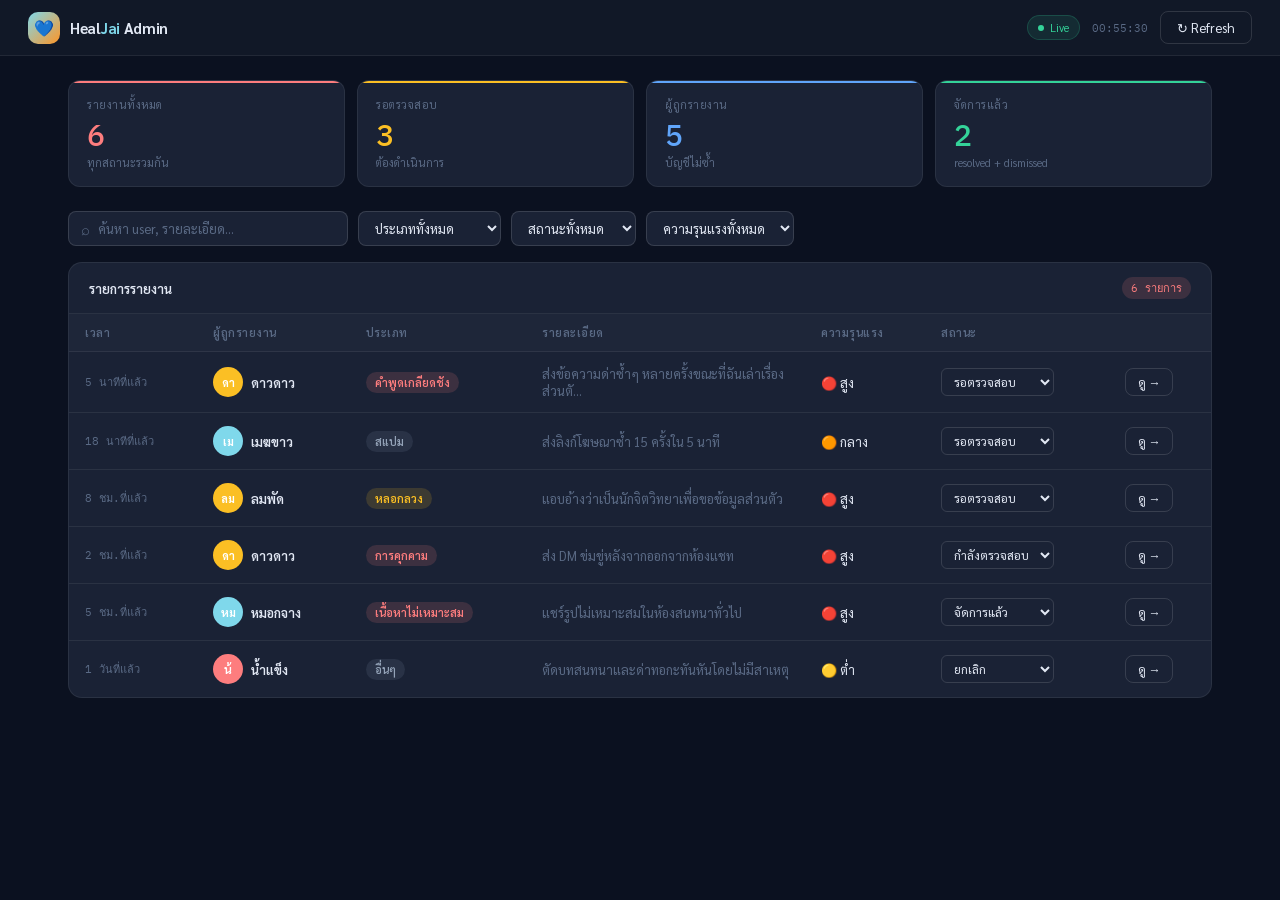
==== dashboard.html @ 11e0d79e "dashboard" ====
<!DOCTYPE html>
<html lang="th">
<head>
<meta charset="UTF-8">
<meta name="viewport" content="width=device-width, initial-scale=1.0">
<title>HealJai — Admin Report Dashboard</title>
<link href="https://fonts.googleapis.com/css2?family=Sarabun:wght@300;400;500;600;700&family=IBM+Plex+Mono:wght@400;500&display=swap" rel="stylesheet">
<style>
*, *::before, *::after { box-sizing: border-box; margin: 0; padding: 0; }

:root {
  --bg:       #0b1120;
  --surface:  #111827;
  --card:     #1a2235;
  --border:   rgba(255,255,255,0.07);
  --border2:  rgba(255,255,255,0.13);
  --text:     #e2e8f4;
  --muted:    #5a6a85;
  --moon:     #7fd8eb;
  --sun:      #fe9526;
  --red:      #fd7d7e;
  --green:    #34d399;
  --yellow:   #fbbf24;
  --blue:     #60a5fa;
  --font:     'Sarabun', sans-serif;
  --mono:     'IBM Plex Mono', monospace;
}

body { font-family: var(--font); background: var(--bg); color: var(--text); font-size: 14px; min-height: 100vh; }

/* ── Topbar ── */
.topbar {
  position: sticky; top: 0; z-index: 50;
  background: var(--surface);
  border-bottom: 1px solid var(--border);
  padding: 0 28px;
  height: 56px;
  display: flex; align-items: center; justify-content: space-between;
}
.brand { display: flex; align-items: center; gap: 10px; }
.brand-dot {
  width: 32px; height: 32px; border-radius: 10px;
  background: linear-gradient(135deg, var(--moon), var(--sun));
  display: flex; align-items: center; justify-content: center;
  font-size: 16px;
}
.brand-name { font-size: 15px; font-weight: 700; letter-spacing: -0.3px; }
.brand-name span { color: var(--moon); }
.topbar-right { display: flex; align-items: center; gap: 12px; }

/* live badge */
.live-badge {
  display: flex; align-items: center; gap: 6px;
  font-size: 11px; color: var(--green);
  padding: 4px 10px; border-radius: 20px;
  background: rgba(52,211,153,0.1); border: 1px solid rgba(52,211,153,0.2);
}
.live-dot { width: 6px; height: 6px; border-radius: 50%; background: var(--green); animation: pulse 2s infinite; }
@keyframes pulse { 0%,100%{opacity:1} 50%{opacity:0.3} }

.btn {
  padding: 7px 16px; border-radius: 8px;
  border: 1px solid var(--border2);
  background: transparent; color: var(--text);
  font-family: var(--font); font-size: 13px; cursor: pointer;
  transition: background .15s;
}
.btn:hover { background: var(--card); }
.btn-red { background: rgba(253,125,126,0.15); border-color: rgba(253,125,126,0.3); color: var(--red); }
.btn-red:hover { background: rgba(253,125,126,0.25); }

/* ── Layout ── */
.wrap { max-width: 1200px; margin: 0 auto; padding: 24px 28px; }

/* ── Stats ── */
.stats { display: grid; grid-template-columns: repeat(4, minmax(0,1fr)); gap: 12px; margin-bottom: 24px; }
.stat {
  background: var(--card); border: 1px solid var(--border);
  border-radius: 12px; padding: 16px 18px;
  position: relative; overflow: hidden;
}
.stat::after {
  content:''; position:absolute; top:0; left:0; right:0; height:2px;
}
.stat.s-red::after { background: var(--red); }
.stat.s-yellow::after { background: var(--yellow); }
.stat.s-blue::after { background: var(--blue); }
.stat.s-green::after { background: var(--green); }
.stat-label { font-size: 11px; color: var(--muted); text-transform: uppercase; letter-spacing: 0.5px; margin-bottom: 8px; }
.stat-val { font-family: var(--mono); font-size: 30px; font-weight: 500; line-height: 1; }
.stat-val.c-red { color: var(--red); }
.stat-val.c-yellow { color: var(--yellow); }
.stat-val.c-blue { color: var(--blue); }
.stat-val.c-green { color: var(--green); }
.stat-sub { font-size: 11px; color: var(--muted); margin-top: 5px; }

/* ── Filters ── */
.filters {
  display: flex; align-items: center; gap: 10px;
  margin-bottom: 16px; flex-wrap: wrap;
}
.search-box {
  display: flex; align-items: center; gap: 8px;
  background: var(--card); border: 1px solid var(--border2);
  border-radius: 8px; padding: 7px 12px;
  flex: 1; min-width: 200px; max-width: 280px;
}
.search-box input {
  background: none; border: none; outline: none;
  color: var(--text); font-family: var(--font); font-size: 13px; width: 100%;
}
.search-box input::placeholder { color: var(--muted); }
select {
  background: var(--card); border: 1px solid var(--border2);
  border-radius: 8px; padding: 7px 12px;
  color: var(--text); font-family: var(--font); font-size: 13px;
  outline: none; cursor: pointer;
}
select option { background: #1a2235; }

/* ── Table card ── */
.table-card {
  background: var(--card); border: 1px solid var(--border);
  border-radius: 14px; overflow: hidden;
}
.table-head {
  display: flex; align-items: center; justify-content: space-between;
  padding: 14px 20px; border-bottom: 1px solid var(--border);
}
.table-title { font-size: 13px; font-weight: 600; }
.count-badge {
  font-size: 11px; padding: 2px 9px; border-radius: 20px;
  background: rgba(253,125,126,0.15); color: var(--red); font-family: var(--mono);
}

table { width: 100%; border-collapse: collapse; }
thead tr { background: rgba(255,255,255,0.02); }
th {
  text-align: left; padding: 11px 16px;
  font-size: 11px; font-weight: 600; color: var(--muted);
  text-transform: uppercase; letter-spacing: 0.5px;
  border-bottom: 1px solid var(--border);
}
td {
  padding: 13px 16px; border-bottom: 1px solid var(--border);
  font-size: 13px; vertical-align: middle;
}
tbody tr:last-child td { border-bottom: none; }
tbody tr { transition: background .12s; }
tbody tr:hover { background: rgba(255,255,255,0.02); }

/* ── Badges ── */
.badge {
  display: inline-flex; align-items: center; gap: 4px;
  padding: 3px 9px; border-radius: 20px;
  font-size: 11px; font-weight: 600; white-space: nowrap;
}
.b-red    { background: rgba(253,125,126,0.15); color: #fd7d7e; }
.b-yellow { background: rgba(251,191,36,0.15);  color: #fbbf24; }
.b-green  { background: rgba(52,211,153,0.15);  color: #34d399; }
.b-blue   { background: rgba(96,165,250,0.15);  color: #60a5fa; }
.b-gray   { background: rgba(100,116,139,0.2);  color: #94a3b8; }
.b-moon   { background: rgba(127,216,235,0.15); color: #7fd8eb; }

/* ── Status select ── */
.status-sel {
  background: transparent; border: 1px solid var(--border2);
  border-radius: 6px; padding: 4px 8px;
  color: var(--text); font-family: var(--font); font-size: 12px; cursor: pointer;
}

/* ── Avatar ── */
.av {
  width: 30px; height: 30px; border-radius: 50%;
  display: inline-flex; align-items: center; justify-content: center;
  font-size: 11px; font-weight: 700; flex-shrink: 0;
}

/* ── Severity dot ── */
.sev { width: 8px; height: 8px; border-radius: 50%; display: inline-block; flex-shrink:0; }
.sev-high   { background: var(--red); }
.sev-medium { background: var(--yellow); }
.sev-low    { background: var(--blue); }

/* ── Detail drawer ── */
.overlay {
  position: fixed; inset: 0; background: rgba(0,0,0,0.55);
  display: none; justify-content: flex-end; z-index: 100;
}
.overlay.open { display: flex; }
.drawer {
  width: 420px; max-width: 96vw;
  background: var(--surface); border-left: 1px solid var(--border2);
  display: flex; flex-direction: column;
  animation: slideIn .2s ease;
}
@keyframes slideIn { from { transform: translateX(40px); opacity: 0; } to { transform: translateX(0); opacity: 1; } }
.drawer-head {
  padding: 20px 22px; border-bottom: 1px solid var(--border);
  display: flex; align-items: center; justify-content: space-between;
}
.drawer-body { flex: 1; overflow-y: auto; padding: 20px 22px; }
.close-btn {
  width: 28px; height: 28px; border-radius: 7px;
  background: var(--card); border: none;
  color: var(--muted); cursor: pointer; font-size: 15px;
  display: flex; align-items: center; justify-content: center;
}
.close-btn:hover { color: var(--text); }

.detail-field { margin-bottom: 16px; }
.detail-label { font-size: 11px; color: var(--muted); text-transform: uppercase; letter-spacing: 0.5px; margin-bottom: 5px; }
.detail-val { font-size: 13px; color: var(--text); line-height: 1.6; }

.action-row { display: flex; gap: 8px; margin-top: 20px; flex-wrap: wrap; }

/* ── Toast ── */
#toast {
  position: fixed; bottom: 24px; right: 24px; z-index: 999;
  background: var(--card); border: 1px solid var(--border2);
  border-radius: 10px; padding: 12px 18px;
  font-size: 13px; display: flex; align-items: center; gap: 8px;
  transform: translateY(60px); opacity: 0;
  transition: all .25s; pointer-events: none;
}
#toast.show { transform: translateY(0); opacity: 1; }

/* ── Empty ── */
.empty { text-align: center; padding: 52px; color: var(--muted); }
.empty-icon { font-size: 32px; margin-bottom: 10px; }

/* ── Last-updated ── */
#last-updated { font-size: 11px; color: var(--muted); font-family: var(--mono); }
</style>
</head>
<body>

<!-- Topbar -->
<header class="topbar">
  <div class="brand">
    <div class="brand-dot">💙</div>
    <div class="brand-name">Heal<span>Jai</span> Admin</div>
  </div>
  <div class="topbar-right">
    <div class="live-badge"><span class="live-dot"></span> Live</div>
    <span id="last-updated">—</span>
    <button class="btn" onclick="fetchReports()">↻ Refresh</button>
  </div>
</header>

<div class="wrap">

  <!-- Stats -->
  <div class="stats">
    <div class="stat s-red">
      <div class="stat-label">รายงานทั้งหมด</div>
      <div class="stat-val c-red" id="s-total">—</div>
      <div class="stat-sub">ทุกสถานะรวมกัน</div>
    </div>
    <div class="stat s-yellow">
      <div class="stat-label">รอตรวจสอบ</div>
      <div class="stat-val c-yellow" id="s-pending">—</div>
      <div class="stat-sub">ต้องดำเนินการ</div>
    </div>
    <div class="stat s-blue">
      <div class="stat-label">ผู้ถูกรายงาน</div>
      <div class="stat-val c-blue" id="s-users">—</div>
      <div class="stat-sub">บัญชีไม่ซ้ำ</div>
    </div>
    <div class="stat s-green">
      <div class="stat-label">จัดการแล้ว</div>
      <div class="stat-val c-green" id="s-resolved">—</div>
      <div class="stat-sub">resolved + dismissed</div>
    </div>
  </div>

  <!-- Filters -->
  <div class="filters">
    <div class="search-box">
      <span style="color:var(--muted);font-size:15px">⌕</span>
      <input type="text" id="q" placeholder="ค้นหา user, รายละเอียด..." oninput="renderTable()">
    </div>
    <select id="f-type" onchange="renderTable()">
      <option value="">ประเภททั้งหมด</option>
      <option>คำพูดเกลียดชัง</option>
      <option>การคุกคาม</option>
      <option>สแปม</option>
      <option>เนื้อหาไม่เหมาะสม</option>
      <option>หลอกลวง</option>
      <option>อื่นๆ</option>
    </select>
    <select id="f-status" onchange="renderTable()">
      <option value="">สถานะทั้งหมด</option>
      <option value="pending">รอตรวจสอบ</option>
      <option value="reviewing">กำลังตรวจสอบ</option>
      <option value="resolved">จัดการแล้ว</option>
      <option value="dismissed">ยกเลิก</option>
    </select>
    <select id="f-sev" onchange="renderTable()">
      <option value="">ความรุนแรงทั้งหมด</option>
      <option value="high">🔴 สูง</option>
      <option value="medium">🟠 กลาง</option>
      <option value="low">🟡 ต่ำ</option>
    </select>
  </div>

  <!-- Table -->
  <div class="table-card">
    <div class="table-head">
      <span class="table-title">รายการรายงาน</span>
      <span class="count-badge" id="row-count">0 รายการ</span>
    </div>
    <table>
      <thead><tr>
        <th>เวลา</th>
        <th>ผู้ถูกรายงาน</th>
        <th>ประเภท</th>
        <th>รายละเอียด</th>
        <th>ความรุนแรง</th>
        <th>สถานะ</th>
        <th></th>
      </tr></thead>
      <tbody id="tbody"></tbody>
    </table>
  </div>

</div><!-- /wrap -->

<!-- Drawer -->
<div class="overlay" id="overlay" onclick="closeDrawer(event)">
  <div class="drawer" onclick="event.stopPropagation()">
    <div class="drawer-head">
      <div>
        <div style="font-size:15px;font-weight:700" id="d-title">รายละเอียดรายงาน</div>
        <div style="font-size:12px;color:var(--muted)" id="d-sub"></div>
      </div>
      <button class="close-btn" onclick="closeDrawer()">✕</button>
    </div>
    <div class="drawer-body" id="d-body"></div>
  </div>
</div>

<!-- Toast -->
<div id="toast"><span id="t-icon"></span><span id="t-msg"></span></div>

<script>
// ============================================================
//  CONFIG — เปลี่ยน API_BASE ให้ตรงกับ backend จริง
//  ถ้ายังไม่มี API ให้ปล่อย '' ระบบจะใช้ mock data อัตโนมัติ
// ============================================================
const API_BASE = '';   // e.g. 'https://api.healjai.com'
const API_TOKEN = '';  // Bearer token ของ admin (ถ้า backend ต้องการ)
const POLL_MS = 30000; // auto-refresh ทุก 30 วินาที

// ============================================================
//  MOCK DATA — ลบออกเมื่อ connect API จริงแล้ว
// ============================================================
const MOCK = [
  { id:'r001', reporterId:'user_moon_11', reportedId:'user_sun_99', reportedName:'ดาวดาว',
    type:'คำพูดเกลียดชัง', description:'ส่งข้อความด่าซ้ำๆ หลายครั้งขณะที่ฉันเล่าเรื่องส่วนตัว',
    severity:'high', roomId:'room_abc123', status:'pending', createdAt: Date.now()-5*60000 },
  { id:'r002', reporterId:'user_star_42', reportedId:'user_cloud_7', reportedName:'เมฆขาว',
    type:'สแปม', description:'ส่งลิงก์โฆษณาซ้ำ 15 ครั้งใน 5 นาที',
    severity:'medium', roomId:'room_def456', status:'pending', createdAt: Date.now()-18*60000 },
  { id:'r003', reporterId:'user_sky_88', reportedId:'user_sun_99', reportedName:'ดาวดาว',
    type:'การคุกคาม', description:'ส่ง DM ข่มขู่หลังจากออกจากห้องแชท',
    severity:'high', roomId:'room_ghi789', status:'reviewing', createdAt: Date.now()-2*3600000 },
  { id:'r004', reporterId:'user_rain_3', reportedId:'user_mist_55', reportedName:'หมอกจาง',
    type:'เนื้อหาไม่เหมาะสม', description:'แชร์รูปไม่เหมาะสมในห้องสนทนาทั่วไป',
    severity:'high', roomId:'room_jkl012', status:'resolved', createdAt: Date.now()-5*3600000 },
  { id:'r005', reporterId:'user_leaf_20', reportedId:'user_wind_34', reportedName:'ลมพัด',
    type:'หลอกลวง', description:'แอบอ้างว่าเป็นนักจิตวิทยาเพื่อขอข้อมูลส่วนตัว',
    severity:'high', roomId:'room_mno345', status:'pending', createdAt: Date.now()-8*3600000 },
  { id:'r006', reporterId:'user_fire_66', reportedId:'user_ice_12', reportedName:'น้ำแข็ง',
    type:'อื่นๆ', description:'ตัดบทสนทนาและด่าทอกะทันหันโดยไม่มีสาเหตุ',
    severity:'low', roomId:'room_pqr678', status:'dismissed', createdAt: Date.now()-24*3600000 },
];

let reports = [];
let activeId = null;

// ============================================================
//  API LAYER — สลับระหว่าง mock กับ real API
// ============================================================
async function fetchReports() {
  if (!API_BASE) {
    // ใช้ mock
    reports = MOCK;
    afterFetch();
    return;
  }
  try {
    const headers = { 'Content-Type': 'application/json' };
    if (API_TOKEN) headers['Authorization'] = 'Bearer ' + API_TOKEN;
    const res = await fetch(`${API_BASE}/api/reports?limit=200`, { headers });
    if (!res.ok) throw new Error(res.status);
    const json = await res.json();
    // รองรับทั้ง { data: [...] } และ [...]
    reports = Array.isArray(json) ? json : (json.data || []);
    afterFetch();
  } catch (e) {
    toast('⚠️', 'โหลดข้อมูลไม่ได้ (' + e.message + ')');
  }
}

async function patchStatus(id, status) {
  if (!API_BASE) {
    // อัปเดต mock
    const r = reports.find(r => r.id === id);
    if (r) r.status = status;
    afterFetch();
    return true;
  }
  try {
    const headers = { 'Content-Type': 'application/json' };
    if (API_TOKEN) headers['Authorization'] = 'Bearer ' + API_TOKEN;
    const res = await fetch(`${API_BASE}/api/reports/${id}/status`, {
      method: 'PATCH',
      headers,
      body: JSON.stringify({ status }),
    });
    if (!res.ok) throw new Error(res.status);
    const r = reports.find(r => r.id === id);
    if (r) r.status = status;
    afterFetch();
    return true;
  } catch (e) {
    toast('❌', 'อัปเดตสถานะไม่ได้ (' + e.message + ')');
    return false;
  }
}

// ============================================================
//  AFTER FETCH
// ============================================================
function afterFetch() {
  updateStats();
  renderTable();
  document.getElementById('last-updated').textContent =
    new Date().toLocaleTimeString('th-TH', { hour:'2-digit', minute:'2-digit', second:'2-digit' });
}

// ============================================================
//  STATS
// ============================================================
function updateStats() {
  document.getElementById('s-total').textContent   = reports.length;
  document.getElementById('s-pending').textContent = reports.filter(r => r.status === 'pending').length;
  document.getElementById('s-users').textContent   = new Set(reports.map(r => r.reportedId || r.reportedName)).size;
  document.getElementById('s-resolved').textContent =
    reports.filter(r => r.status === 'resolved' || r.status === 'dismissed').length;
}

// ============================================================
//  TABLE RENDER
// ============================================================
const TYPE_BADGE = {
  'คำพูดเกลียดชัง': 'b-red',
  'การคุกคาม':       'b-red',
  'สแปม':            'b-gray',
  'เนื้อหาไม่เหมาะสม': 'b-red',
  'หลอกลวง':         'b-yellow',
  'อื่นๆ':            'b-gray',
};
const STATUS_LABEL = {
  pending:   ['รอตรวจสอบ',    'b-yellow'],
  reviewing: ['กำลังตรวจสอบ', 'b-blue'],
  resolved:  ['จัดการแล้ว',   'b-green'],
  dismissed: ['ยกเลิก',       'b-gray'],
};
const SEV_LABEL = { high:'🔴 สูง', medium:'🟠 กลาง', low:'🟡 ต่ำ' };

function avColor(str = '') {
  const p = ['#fd7d7e','#fbbf24','#34d399','#60a5fa','#a78bfa','#7fd8eb','#fe9526'];
  let h = 0; for (const c of str) h += c.charCodeAt(0);
  return p[h % p.length];
}
function initials(str = '') { return (str || '?').slice(0,2).toUpperCase(); }

function timeAgo(ts) {
  const s = (Date.now() - ts) / 1000;
  if (s < 60)   return 'เมื่อกี้';
  if (s < 3600) return Math.floor(s/60) + ' นาทีที่แล้ว';
  if (s < 86400)return Math.floor(s/3600) + ' ชม.ที่แล้ว';
  return Math.floor(s/86400) + ' วันที่แล้ว';
}
function fmtTs(ts) {
  return new Date(ts).toLocaleString('th-TH', { day:'2-digit', month:'2-digit', hour:'2-digit', minute:'2-digit' });
}

function renderTable() {
  const q    = document.getElementById('q').value.toLowerCase();
  const ftyp = document.getElementById('f-type').value;
  const fst  = document.getElementById('f-status').value;
  const fsev = document.getElementById('f-sev').value;

  const rows = reports
    .filter(r => {
      const name = (r.reportedName || r.reportedId || '').toLowerCase();
      const desc = (r.description || '').toLowerCase();
      return (!q   || name.includes(q) || desc.includes(q))
          && (!ftyp || r.type === ftyp)
          && (!fst  || r.status === fst)
          && (!fsev || r.severity === fsev);
    })
    .sort((a, b) => {
      // pending ขึ้นก่อน แล้วเรียงเวลา
      if (a.status === 'pending' && b.status !== 'pending') return -1;
      if (b.status === 'pending' && a.status !== 'pending') return 1;
      return (b.createdAt||0) - (a.createdAt||0);
    });

  document.getElementById('row-count').textContent = rows.length + ' รายการ';

  const tbody = document.getElementById('tbody');
  if (!rows.length) {
    tbody.innerHTML = `<tr><td colspan="7"><div class="empty">
      <div class="empty-icon">📭</div>ไม่พบรายงาน</div></td></tr>`;
    return;
  }

  tbody.innerHTML = rows.map(r => {
    const [slabel, sclass] = STATUS_LABEL[r.status] || ['?', 'b-gray'];
    const name = r.reportedName || r.reportedId || '?';
    const descTrim = (r.description||'').length > 52
      ? r.description.slice(0,52) + '…' : (r.description || '—');
    return `<tr>
      <td style="color:var(--muted);font-family:var(--mono);font-size:11px;white-space:nowrap">${timeAgo(r.createdAt||r.ts||Date.now())}</td>
      <td>
        <div style="display:flex;align-items:center;gap:8px">
          <div class="av" style="background:${avColor(name)};color:#fff">${initials(name)}</div>
          <span style="font-weight:600">${name}</span>
        </div>
      </td>
      <td><span class="badge ${TYPE_BADGE[r.type]||'b-gray'}">${r.type||'—'}</span></td>
      <td style="color:var(--muted);max-width:220px">${descTrim}</td>
      <td>${SEV_LABEL[r.severity]||'—'}</td>
      <td>
        <select class="status-sel" onchange="changeStatus('${r.id}',this.value)">
          ${['pending','reviewing','resolved','dismissed'].map(s =>
            `<option value="${s}" ${r.status===s?'selected':''}>${STATUS_LABEL[s][0]}</option>`
          ).join('')}
        </select>
      </td>
      <td>
        <button class="btn" style="padding:5px 12px;font-size:12px" onclick="openDrawer('${r.id}')">ดู →</button>
      </td>
    </tr>`;
  }).join('');
}

// ============================================================
//  STATUS CHANGE
// ============================================================
async function changeStatus(id, status) {
  const ok = await patchStatus(id, status);
  if (ok) {
    toast('✅', 'อัปเดตสถานะแล้ว');
    if (activeId === id) openDrawer(id); // refresh drawer
  }
}

// ============================================================
//  DRAWER
// ============================================================
function openDrawer(id) {
  const r = reports.find(r => r.id === id);
  if (!r) return;
  activeId = id;
  const name = r.reportedName || r.reportedId || '?';
  const [slabel, sclass] = STATUS_LABEL[r.status] || ['?','b-gray'];

  document.getElementById('d-title').textContent = `รายงาน: ${name}`;
  document.getElementById('d-sub').innerHTML =
    `<span class="badge ${sclass}" style="font-size:10px">${slabel}</span>`;

  document.getElementById('d-body').innerHTML = `
    <div class="detail-field">
      <div class="detail-label">ผู้ถูกรายงาน</div>
      <div class="detail-val" style="display:flex;align-items:center;gap:8px">
        <div class="av" style="background:${avColor(name)};color:#fff;width:26px;height:26px;font-size:10px">${initials(name)}</div>
        <span style="font-weight:600">${name}</span>
        <span style="color:var(--muted);font-size:12px">${r.reportedId||''}</span>
      </div>
    </div>
    <div class="detail-field">
      <div class="detail-label">ประเภทการละเมิด</div>
      <div class="detail-val"><span class="badge ${TYPE_BADGE[r.type]||'b-gray'}">${r.type||'—'}</span></div>
    </div>
    <div class="detail-field">
      <div class="detail-label">ความรุนแรง</div>
      <div class="detail-val">${SEV_LABEL[r.severity]||'—'}</div>
    </div>
    <div class="detail-field">
      <div class="detail-label">รายละเอียด</div>
      <div class="detail-val" style="background:rgba(255,255,255,0.03);border:1px solid var(--border);border-radius:8px;padding:12px;line-height:1.7">${r.description||'—'}</div>
    </div>
    <div class="detail-field">
      <div class="detail-label">ห้องแชท (Room ID)</div>
      <div class="detail-val" style="font-family:var(--mono);font-size:12px;color:var(--muted)">${r.roomId||'—'}</div>
    </div>
    <div class="detail-field">
      <div class="detail-label">ผู้รายงาน</div>
      <div class="detail-val" style="font-family:var(--mono);font-size:12px;color:var(--muted)">${r.reporterId||'—'}</div>
    </div>
    <div class="detail-field">
      <div class="detail-label">เวลา</div>
      <div class="detail-val" style="font-family:var(--mono);font-size:12px">${fmtTs(r.createdAt||r.ts||Date.now())}</div>
    </div>
    <div class="action-row">
      <button class="btn" onclick="changeStatus('${r.id}','reviewing')" ${r.status==='reviewing'?'disabled':''}>🔍 กำลังตรวจสอบ</button>
      <button class="btn b-green" style="background:rgba(52,211,153,0.1);border-color:rgba(52,211,153,0.3);color:var(--green)" onclick="changeStatus('${r.id}','resolved')" ${r.status==='resolved'?'disabled':''}>✅ จัดการแล้ว</button>
      <button class="btn b-gray" style="background:rgba(100,116,139,0.1);color:var(--muted)" onclick="changeStatus('${r.id}','dismissed')" ${r.status==='dismissed'?'disabled':''}>🚫 ยกเลิก</button>
    </div>`;

  document.getElementById('overlay').classList.add('open');
}

function closeDrawer(e) {
  if (!e || e.target === document.getElementById('overlay')) {
    document.getElementById('overlay').classList.remove('open');
    activeId = null;
  }
}

// ============================================================
//  TOAST
// ============================================================
function toast(icon, msg) {
  const el = document.getElementById('toast');
  document.getElementById('t-icon').textContent = icon;
  document.getElementById('t-msg').textContent = msg;
  el.classList.add('show');
  setTimeout(() => el.classList.remove('show'), 2400);
}

// ============================================================
//  INIT + AUTO POLL
// ============================================================
fetchReports();
setInterval(fetchReports, POLL_MS);
</script>
</body>
</html>
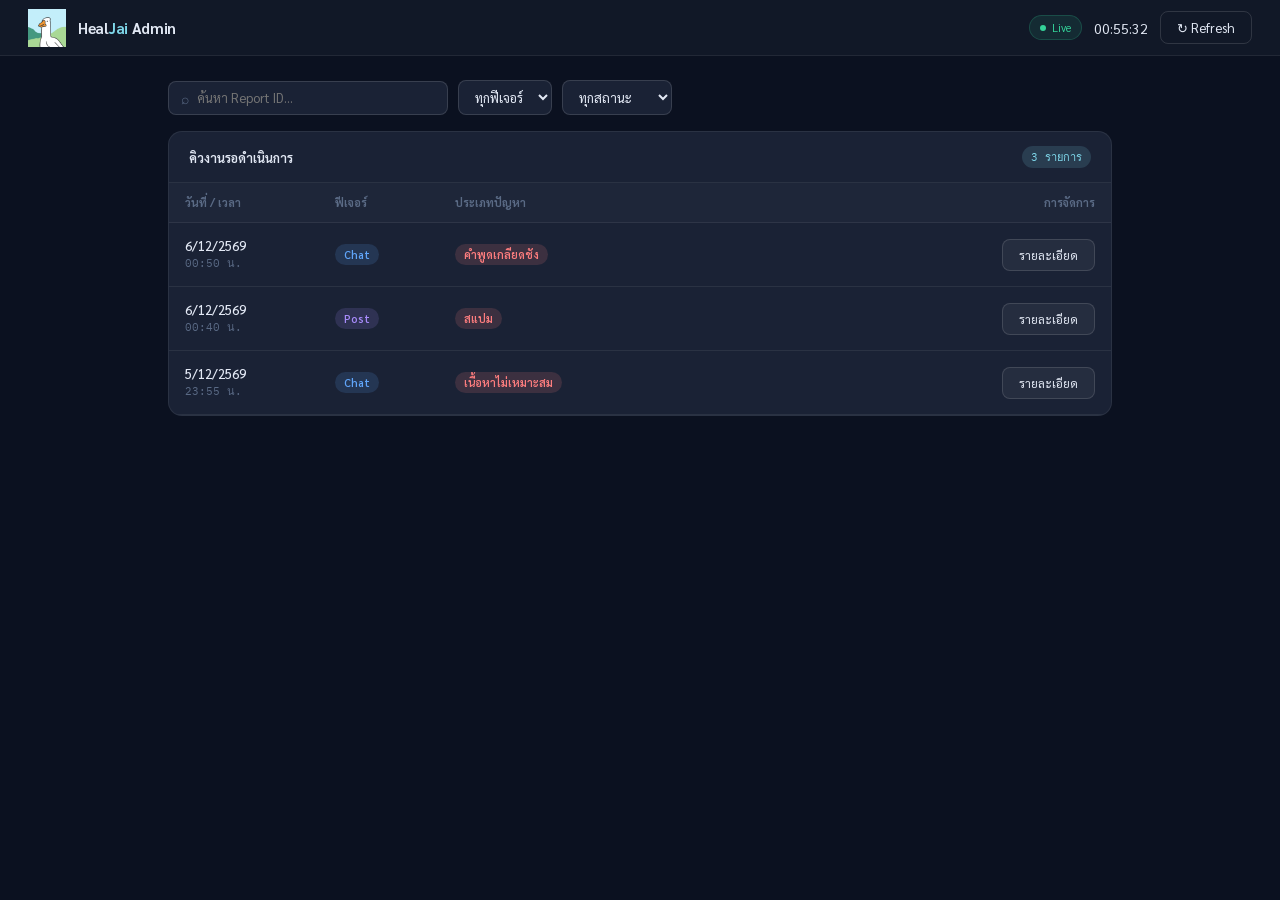
==== commit 7fad1990: "update dashboard" ====
--- a/dashboard.html
+++ b/dashboard.html
@@ -1,644 +1,78 @@
 <!DOCTYPE html>
 <html lang="th">
 <head>
-<meta charset="UTF-8">
-<meta name="viewport" content="width=device-width, initial-scale=1.0">
-<title>HealJai — Admin Report Dashboard</title>
-<link href="https://fonts.googleapis.com/css2?family=Sarabun:wght@300;400;500;600;700&family=IBM+Plex+Mono:wght@400;500&display=swap" rel="stylesheet">
-<style>
-*, *::before, *::after { box-sizing: border-box; margin: 0; padding: 0; }
-
-:root {
-  --bg:       #0b1120;
-  --surface:  #111827;
-  --card:     #1a2235;
-  --border:   rgba(255,255,255,0.07);
-  --border2:  rgba(255,255,255,0.13);
-  --text:     #e2e8f4;
-  --muted:    #5a6a85;
-  --moon:     #7fd8eb;
-  --sun:      #fe9526;
-  --red:      #fd7d7e;
-  --green:    #34d399;
-  --yellow:   #fbbf24;
-  --blue:     #60a5fa;
-  --font:     'Sarabun', sans-serif;
-  --mono:     'IBM Plex Mono', monospace;
-}
-
-body { font-family: var(--font); background: var(--bg); color: var(--text); font-size: 14px; min-height: 100vh; }
-
-/* ── Topbar ── */
-.topbar {
-  position: sticky; top: 0; z-index: 50;
-  background: var(--surface);
-  border-bottom: 1px solid var(--border);
-  padding: 0 28px;
-  height: 56px;
-  display: flex; align-items: center; justify-content: space-between;
-}
-.brand { display: flex; align-items: center; gap: 10px; }
-.brand-dot {
-  width: 32px; height: 32px; border-radius: 10px;
-  background: linear-gradient(135deg, var(--moon), var(--sun));
-  display: flex; align-items: center; justify-content: center;
-  font-size: 16px;
-}
-.brand-name { font-size: 15px; font-weight: 700; letter-spacing: -0.3px; }
-.brand-name span { color: var(--moon); }
-.topbar-right { display: flex; align-items: center; gap: 12px; }
-
-/* live badge */
-.live-badge {
-  display: flex; align-items: center; gap: 6px;
-  font-size: 11px; color: var(--green);
-  padding: 4px 10px; border-radius: 20px;
-  background: rgba(52,211,153,0.1); border: 1px solid rgba(52,211,153,0.2);
-}
-.live-dot { width: 6px; height: 6px; border-radius: 50%; background: var(--green); animation: pulse 2s infinite; }
-@keyframes pulse { 0%,100%{opacity:1} 50%{opacity:0.3} }
-
-.btn {
-  padding: 7px 16px; border-radius: 8px;
-  border: 1px solid var(--border2);
-  background: transparent; color: var(--text);
-  font-family: var(--font); font-size: 13px; cursor: pointer;
-  transition: background .15s;
-}
-.btn:hover { background: var(--card); }
-.btn-red { background: rgba(253,125,126,0.15); border-color: rgba(253,125,126,0.3); color: var(--red); }
-.btn-red:hover { background: rgba(253,125,126,0.25); }
-
-/* ── Layout ── */
-.wrap { max-width: 1200px; margin: 0 auto; padding: 24px 28px; }
-
-/* ── Stats ── */
-.stats { display: grid; grid-template-columns: repeat(4, minmax(0,1fr)); gap: 12px; margin-bottom: 24px; }
-.stat {
-  background: var(--card); border: 1px solid var(--border);
-  border-radius: 12px; padding: 16px 18px;
-  position: relative; overflow: hidden;
-}
-.stat::after {
-  content:''; position:absolute; top:0; left:0; right:0; height:2px;
-}
-.stat.s-red::after { background: var(--red); }
-.stat.s-yellow::after { background: var(--yellow); }
-.stat.s-blue::after { background: var(--blue); }
-.stat.s-green::after { background: var(--green); }
-.stat-label { font-size: 11px; color: var(--muted); text-transform: uppercase; letter-spacing: 0.5px; margin-bottom: 8px; }
-.stat-val { font-family: var(--mono); font-size: 30px; font-weight: 500; line-height: 1; }
-.stat-val.c-red { color: var(--red); }
-.stat-val.c-yellow { color: var(--yellow); }
-.stat-val.c-blue { color: var(--blue); }
-.stat-val.c-green { color: var(--green); }
-.stat-sub { font-size: 11px; color: var(--muted); margin-top: 5px; }
-
-/* ── Filters ── */
-.filters {
-  display: flex; align-items: center; gap: 10px;
-  margin-bottom: 16px; flex-wrap: wrap;
-}
-.search-box {
-  display: flex; align-items: center; gap: 8px;
-  background: var(--card); border: 1px solid var(--border2);
-  border-radius: 8px; padding: 7px 12px;
-  flex: 1; min-width: 200px; max-width: 280px;
-}
-.search-box input {
-  background: none; border: none; outline: none;
-  color: var(--text); font-family: var(--font); font-size: 13px; width: 100%;
-}
-.search-box input::placeholder { color: var(--muted); }
-select {
-  background: var(--card); border: 1px solid var(--border2);
-  border-radius: 8px; padding: 7px 12px;
-  color: var(--text); font-family: var(--font); font-size: 13px;
-  outline: none; cursor: pointer;
-}
-select option { background: #1a2235; }
-
-/* ── Table card ── */
-.table-card {
-  background: var(--card); border: 1px solid var(--border);
-  border-radius: 14px; overflow: hidden;
-}
-.table-head {
-  display: flex; align-items: center; justify-content: space-between;
-  padding: 14px 20px; border-bottom: 1px solid var(--border);
-}
-.table-title { font-size: 13px; font-weight: 600; }
-.count-badge {
-  font-size: 11px; padding: 2px 9px; border-radius: 20px;
-  background: rgba(253,125,126,0.15); color: var(--red); font-family: var(--mono);
-}
-
-table { width: 100%; border-collapse: collapse; }
-thead tr { background: rgba(255,255,255,0.02); }
-th {
-  text-align: left; padding: 11px 16px;
-  font-size: 11px; font-weight: 600; color: var(--muted);
-  text-transform: uppercase; letter-spacing: 0.5px;
-  border-bottom: 1px solid var(--border);
-}
-td {
-  padding: 13px 16px; border-bottom: 1px solid var(--border);
-  font-size: 13px; vertical-align: middle;
-}
-tbody tr:last-child td { border-bottom: none; }
-tbody tr { transition: background .12s; }
-tbody tr:hover { background: rgba(255,255,255,0.02); }
-
-/* ── Badges ── */
-.badge {
-  display: inline-flex; align-items: center; gap: 4px;
-  padding: 3px 9px; border-radius: 20px;
-  font-size: 11px; font-weight: 600; white-space: nowrap;
-}
-.b-red    { background: rgba(253,125,126,0.15); color: #fd7d7e; }
-.b-yellow { background: rgba(251,191,36,0.15);  color: #fbbf24; }
-.b-green  { background: rgba(52,211,153,0.15);  color: #34d399; }
-.b-blue   { background: rgba(96,165,250,0.15);  color: #60a5fa; }
-.b-gray   { background: rgba(100,116,139,0.2);  color: #94a3b8; }
-.b-moon   { background: rgba(127,216,235,0.15); color: #7fd8eb; }
-
-/* ── Status select ── */
-.status-sel {
-  background: transparent; border: 1px solid var(--border2);
-  border-radius: 6px; padding: 4px 8px;
-  color: var(--text); font-family: var(--font); font-size: 12px; cursor: pointer;
-}
-
-/* ── Avatar ── */
-.av {
-  width: 30px; height: 30px; border-radius: 50%;
-  display: inline-flex; align-items: center; justify-content: center;
-  font-size: 11px; font-weight: 700; flex-shrink: 0;
-}
-
-/* ── Severity dot ── */
-.sev { width: 8px; height: 8px; border-radius: 50%; display: inline-block; flex-shrink:0; }
-.sev-high   { background: var(--red); }
-.sev-medium { background: var(--yellow); }
-.sev-low    { background: var(--blue); }
-
-/* ── Detail drawer ── */
-.overlay {
-  position: fixed; inset: 0; background: rgba(0,0,0,0.55);
-  display: none; justify-content: flex-end; z-index: 100;
-}
-.overlay.open { display: flex; }
-.drawer {
-  width: 420px; max-width: 96vw;
-  background: var(--surface); border-left: 1px solid var(--border2);
-  display: flex; flex-direction: column;
-  animation: slideIn .2s ease;
-}
-@keyframes slideIn { from { transform: translateX(40px); opacity: 0; } to { transform: translateX(0); opacity: 1; } }
-.drawer-head {
-  padding: 20px 22px; border-bottom: 1px solid var(--border);
-  display: flex; align-items: center; justify-content: space-between;
-}
-.drawer-body { flex: 1; overflow-y: auto; padding: 20px 22px; }
-.close-btn {
-  width: 28px; height: 28px; border-radius: 7px;
-  background: var(--card); border: none;
-  color: var(--muted); cursor: pointer; font-size: 15px;
-  display: flex; align-items: center; justify-content: center;
-}
-.close-btn:hover { color: var(--text); }
-
-.detail-field { margin-bottom: 16px; }
-.detail-label { font-size: 11px; color: var(--muted); text-transform: uppercase; letter-spacing: 0.5px; margin-bottom: 5px; }
-.detail-val { font-size: 13px; color: var(--text); line-height: 1.6; }
-
-.action-row { display: flex; gap: 8px; margin-top: 20px; flex-wrap: wrap; }
-
-/* ── Toast ── */
-#toast {
-  position: fixed; bottom: 24px; right: 24px; z-index: 999;
-  background: var(--card); border: 1px solid var(--border2);
-  border-radius: 10px; padding: 12px 18px;
-  font-size: 13px; display: flex; align-items: center; gap: 8px;
-  transform: translateY(60px); opacity: 0;
-  transition: all .25s; pointer-events: none;
-}
-#toast.show { transform: translateY(0); opacity: 1; }
-
-/* ── Empty ── */
-.empty { text-align: center; padding: 52px; color: var(--muted); }
-.empty-icon { font-size: 32px; margin-bottom: 10px; }
-
-/* ── Last-updated ── */
-#last-updated { font-size: 11px; color: var(--muted); font-family: var(--mono); }
-</style>
+    <meta charset="UTF-8">
+    <meta name="viewport" content="width=device-width, initial-scale=1.0">
+    <title>HealJai — Admin Report Dashboard</title>
+    <link href="https://fonts.googleapis.com/css2?family=Sarabun:wght@300;400;500;600;700&family=IBM+Plex+Mono:wght@400;500&display=swap" rel="stylesheet">
+    <link rel="stylesheet" href="style.css">
 </head>
 <body>
 
-<!-- Topbar -->
-<header class="topbar">
-  <div class="brand">
-    <div class="brand-dot">💙</div>
-    <div class="brand-name">Heal<span>Jai</span> Admin</div>
-  </div>
-  <div class="topbar-right">
-    <div class="live-badge"><span class="live-dot"></span> Live</div>
-    <span id="last-updated">—</span>
-    <button class="btn" onclick="fetchReports()">↻ Refresh</button>
-  </div>
-</header>
+    <header class="topbar">
+        <div class="brand">
+            <div class="logo-wrapper">
+                <img src="../img/app_icon.png" alt="HealJai Logo" class="main-logo">
+            </div>
+            <div class="brand-name">Heal<span>Jai</span> Admin</div>
+        </div>
+        <div class="topbar-right">
+            <div class="live-badge"><span class="live-dot"></span> Live</div>
+            <span id="last-updated">—</span>
+            <button class="btn" onclick="fetchReports()">↻ Refresh</button>
+        </div>
+    </header>
 
-<div class="wrap">
+    <div class="wrap">
+        <div class="filters">
+            <div class="search-box">
+                <span style="color:var(--muted)">⌕</span>
+                <input type="text" id="q" placeholder="ค้นหา Report ID..." oninput="renderTable()">
+            </div>
+            <select id="f-feature" onchange="renderTable()">
+                <option value="">ทุกฟีเจอร์</option>
+                <option value="Chat">Chat</option>
+                <option value="Post">Post</option>
+            </select>
+            <select id="f-status" onchange="renderTable()">
+                <option value="">ทุกสถานะ</option>
+                <option value="pending">รอตรวจสอบ</option>
+                <option value="resolved">จัดการแล้ว</option>
+                <option value="dismissed">ยกเลิก</option>
+            </select>
+        </div>
 
-  <!-- Stats -->
-  <div class="stats">
-    <div class="stat s-red">
-      <div class="stat-label">รายงานทั้งหมด</div>
-      <div class="stat-val c-red" id="s-total">—</div>
-      <div class="stat-sub">ทุกสถานะรวมกัน</div>
+        <div class="table-card">
+            <div class="table-head">
+                <span class="table-title">คิวงานรอดำเนินการ</span>
+                <span class="count-badge" id="row-count">0 รายการ</span>
+            </div>
+            <table>
+                <thead>
+                    <tr>
+                        <th style="width: 150px;">วันที่ / เวลา</th>
+                        <th style="width: 120px;">ฟีเจอร์</th>
+                        <th>ประเภทปัญหา</th>
+                        <th style="text-align: right;">การจัดการ</th>
+                    </tr>
+                </thead>
+                <tbody id="tbody"></tbody>
+            </table>
+        </div>
     </div>
-    <div class="stat s-yellow">
-      <div class="stat-label">รอตรวจสอบ</div>
-      <div class="stat-val c-yellow" id="s-pending">—</div>
-      <div class="stat-sub">ต้องดำเนินการ</div>
+
+    <div class="overlay" id="overlay" onclick="closeDrawer(event)">
+        <div class="drawer" onclick="event.stopPropagation()">
+            <div class="drawer-head">
+                <div style="font-weight:700; font-size:16px">รายละเอียดการรายงาน</div>
+                <button class="close-btn" onclick="closeDrawer()">✕</button>
+            </div>
+            <div class="drawer-body" id="d-body"></div>
+        </div>
     </div>
-    <div class="stat s-blue">
-      <div class="stat-label">ผู้ถูกรายงาน</div>
-      <div class="stat-val c-blue" id="s-users">—</div>
-      <div class="stat-sub">บัญชีไม่ซ้ำ</div>
-    </div>
-    <div class="stat s-green">
-      <div class="stat-label">จัดการแล้ว</div>
-      <div class="stat-val c-green" id="s-resolved">—</div>
-      <div class="stat-sub">resolved + dismissed</div>
-    </div>
-  </div>
 
-  <!-- Filters -->
-  <div class="filters">
-    <div class="search-box">
-      <span style="color:var(--muted);font-size:15px">⌕</span>
-      <input type="text" id="q" placeholder="ค้นหา user, รายละเอียด..." oninput="renderTable()">
-    </div>
-    <select id="f-type" onchange="renderTable()">
-      <option value="">ประเภททั้งหมด</option>
-      <option>คำพูดเกลียดชัง</option>
-      <option>การคุกคาม</option>
-      <option>สแปม</option>
-      <option>เนื้อหาไม่เหมาะสม</option>
-      <option>หลอกลวง</option>
-      <option>อื่นๆ</option>
-    </select>
-    <select id="f-status" onchange="renderTable()">
-      <option value="">สถานะทั้งหมด</option>
-      <option value="pending">รอตรวจสอบ</option>
-      <option value="reviewing">กำลังตรวจสอบ</option>
-      <option value="resolved">จัดการแล้ว</option>
-      <option value="dismissed">ยกเลิก</option>
-    </select>
-    <select id="f-sev" onchange="renderTable()">
-      <option value="">ความรุนแรงทั้งหมด</option>
-      <option value="high">🔴 สูง</option>
-      <option value="medium">🟠 กลาง</option>
-      <option value="low">🟡 ต่ำ</option>
-    </select>
-  </div>
+    <div id="toast"><span id="t-icon"></span><span id="t-msg"></span></div>
 
-  <!-- Table -->
-  <div class="table-card">
-    <div class="table-head">
-      <span class="table-title">รายการรายงาน</span>
-      <span class="count-badge" id="row-count">0 รายการ</span>
-    </div>
-    <table>
-      <thead><tr>
-        <th>เวลา</th>
-        <th>ผู้ถูกรายงาน</th>
-        <th>ประเภท</th>
-        <th>รายละเอียด</th>
-        <th>ความรุนแรง</th>
-        <th>สถานะ</th>
-        <th></th>
-      </tr></thead>
-      <tbody id="tbody"></tbody>
-    </table>
-  </div>
-
-</div><!-- /wrap -->
-
-<!-- Drawer -->
-<div class="overlay" id="overlay" onclick="closeDrawer(event)">
-  <div class="drawer" onclick="event.stopPropagation()">
-    <div class="drawer-head">
-      <div>
-        <div style="font-size:15px;font-weight:700" id="d-title">รายละเอียดรายงาน</div>
-        <div style="font-size:12px;color:var(--muted)" id="d-sub"></div>
-      </div>
-      <button class="close-btn" onclick="closeDrawer()">✕</button>
-    </div>
-    <div class="drawer-body" id="d-body"></div>
-  </div>
-</div>
-
-<!-- Toast -->
-<div id="toast"><span id="t-icon"></span><span id="t-msg"></span></div>
-
-<script>
-// ============================================================
-//  CONFIG — เปลี่ยน API_BASE ให้ตรงกับ backend จริง
-//  ถ้ายังไม่มี API ให้ปล่อย '' ระบบจะใช้ mock data อัตโนมัติ
-// ============================================================
-const API_BASE = '';   // e.g. 'https://api.healjai.com'
-const API_TOKEN = '';  // Bearer token ของ admin (ถ้า backend ต้องการ)
-const POLL_MS = 30000; // auto-refresh ทุก 30 วินาที
-
-// ============================================================
-//  MOCK DATA — ลบออกเมื่อ connect API จริงแล้ว
-// ============================================================
-const MOCK = [
-  { id:'r001', reporterId:'user_moon_11', reportedId:'user_sun_99', reportedName:'ดาวดาว',
-    type:'คำพูดเกลียดชัง', description:'ส่งข้อความด่าซ้ำๆ หลายครั้งขณะที่ฉันเล่าเรื่องส่วนตัว',
-    severity:'high', roomId:'room_abc123', status:'pending', createdAt: Date.now()-5*60000 },
-  { id:'r002', reporterId:'user_star_42', reportedId:'user_cloud_7', reportedName:'เมฆขาว',
-    type:'สแปม', description:'ส่งลิงก์โฆษณาซ้ำ 15 ครั้งใน 5 นาที',
-    severity:'medium', roomId:'room_def456', status:'pending', createdAt: Date.now()-18*60000 },
-  { id:'r003', reporterId:'user_sky_88', reportedId:'user_sun_99', reportedName:'ดาวดาว',
-    type:'การคุกคาม', description:'ส่ง DM ข่มขู่หลังจากออกจากห้องแชท',
-    severity:'high', roomId:'room_ghi789', status:'reviewing', createdAt: Date.now()-2*3600000 },
-  { id:'r004', reporterId:'user_rain_3', reportedId:'user_mist_55', reportedName:'หมอกจาง',
-    type:'เนื้อหาไม่เหมาะสม', description:'แชร์รูปไม่เหมาะสมในห้องสนทนาทั่วไป',
-    severity:'high', roomId:'room_jkl012', status:'resolved', createdAt: Date.now()-5*3600000 },
-  { id:'r005', reporterId:'user_leaf_20', reportedId:'user_wind_34', reportedName:'ลมพัด',
-    type:'หลอกลวง', description:'แอบอ้างว่าเป็นนักจิตวิทยาเพื่อขอข้อมูลส่วนตัว',
-    severity:'high', roomId:'room_mno345', status:'pending', createdAt: Date.now()-8*3600000 },
-  { id:'r006', reporterId:'user_fire_66', reportedId:'user_ice_12', reportedName:'น้ำแข็ง',
-    type:'อื่นๆ', description:'ตัดบทสนทนาและด่าทอกะทันหันโดยไม่มีสาเหตุ',
-    severity:'low', roomId:'room_pqr678', status:'dismissed', createdAt: Date.now()-24*3600000 },
-];
-
-let reports = [];
-let activeId = null;
-
-// ============================================================
-//  API LAYER — สลับระหว่าง mock กับ real API
-// ============================================================
-async function fetchReports() {
-  if (!API_BASE) {
-    // ใช้ mock
-    reports = MOCK;
-    afterFetch();
-    return;
-  }
-  try {
-    const headers = { 'Content-Type': 'application/json' };
-    if (API_TOKEN) headers['Authorization'] = 'Bearer ' + API_TOKEN;
-    const res = await fetch(`${API_BASE}/api/reports?limit=200`, { headers });
-    if (!res.ok) throw new Error(res.status);
-    const json = await res.json();
-    // รองรับทั้ง { data: [...] } และ [...]
-    reports = Array.isArray(json) ? json : (json.data || []);
-    afterFetch();
-  } catch (e) {
-    toast('⚠️', 'โหลดข้อมูลไม่ได้ (' + e.message + ')');
-  }
-}
-
-async function patchStatus(id, status) {
-  if (!API_BASE) {
-    // อัปเดต mock
-    const r = reports.find(r => r.id === id);
-    if (r) r.status = status;
-    afterFetch();
-    return true;
-  }
-  try {
-    const headers = { 'Content-Type': 'application/json' };
-    if (API_TOKEN) headers['Authorization'] = 'Bearer ' + API_TOKEN;
-    const res = await fetch(`${API_BASE}/api/reports/${id}/status`, {
-      method: 'PATCH',
-      headers,
-      body: JSON.stringify({ status }),
-    });
-    if (!res.ok) throw new Error(res.status);
-    const r = reports.find(r => r.id === id);
-    if (r) r.status = status;
-    afterFetch();
-    return true;
-  } catch (e) {
-    toast('❌', 'อัปเดตสถานะไม่ได้ (' + e.message + ')');
-    return false;
-  }
-}
-
-// ============================================================
-//  AFTER FETCH
-// ============================================================
-function afterFetch() {
-  updateStats();
-  renderTable();
-  document.getElementById('last-updated').textContent =
-    new Date().toLocaleTimeString('th-TH', { hour:'2-digit', minute:'2-digit', second:'2-digit' });
-}
-
-// ============================================================
-//  STATS
-// ============================================================
-function updateStats() {
-  document.getElementById('s-total').textContent   = reports.length;
-  document.getElementById('s-pending').textContent = reports.filter(r => r.status === 'pending').length;
-  document.getElementById('s-users').textContent   = new Set(reports.map(r => r.reportedId || r.reportedName)).size;
-  document.getElementById('s-resolved').textContent =
-    reports.filter(r => r.status === 'resolved' || r.status === 'dismissed').length;
-}
-
-// ============================================================
-//  TABLE RENDER
-// ============================================================
-const TYPE_BADGE = {
-  'คำพูดเกลียดชัง': 'b-red',
-  'การคุกคาม':       'b-red',
-  'สแปม':            'b-gray',
-  'เนื้อหาไม่เหมาะสม': 'b-red',
-  'หลอกลวง':         'b-yellow',
-  'อื่นๆ':            'b-gray',
-};
-const STATUS_LABEL = {
-  pending:   ['รอตรวจสอบ',    'b-yellow'],
-  reviewing: ['กำลังตรวจสอบ', 'b-blue'],
-  resolved:  ['จัดการแล้ว',   'b-green'],
-  dismissed: ['ยกเลิก',       'b-gray'],
-};
-const SEV_LABEL = { high:'🔴 สูง', medium:'🟠 กลาง', low:'🟡 ต่ำ' };
-
-function avColor(str = '') {
-  const p = ['#fd7d7e','#fbbf24','#34d399','#60a5fa','#a78bfa','#7fd8eb','#fe9526'];
-  let h = 0; for (const c of str) h += c.charCodeAt(0);
-  return p[h % p.length];
-}
-function initials(str = '') { return (str || '?').slice(0,2).toUpperCase(); }
-
-function timeAgo(ts) {
-  const s = (Date.now() - ts) / 1000;
-  if (s < 60)   return 'เมื่อกี้';
-  if (s < 3600) return Math.floor(s/60) + ' นาทีที่แล้ว';
-  if (s < 86400)return Math.floor(s/3600) + ' ชม.ที่แล้ว';
-  return Math.floor(s/86400) + ' วันที่แล้ว';
-}
-function fmtTs(ts) {
-  return new Date(ts).toLocaleString('th-TH', { day:'2-digit', month:'2-digit', hour:'2-digit', minute:'2-digit' });
-}
-
-function renderTable() {
-  const q    = document.getElementById('q').value.toLowerCase();
-  const ftyp = document.getElementById('f-type').value;
-  const fst  = document.getElementById('f-status').value;
-  const fsev = document.getElementById('f-sev').value;
-
-  const rows = reports
-    .filter(r => {
-      const name = (r.reportedName || r.reportedId || '').toLowerCase();
-      const desc = (r.description || '').toLowerCase();
-      return (!q   || name.includes(q) || desc.includes(q))
-          && (!ftyp || r.type === ftyp)
-          && (!fst  || r.status === fst)
-          && (!fsev || r.severity === fsev);
-    })
-    .sort((a, b) => {
-      // pending ขึ้นก่อน แล้วเรียงเวลา
-      if (a.status === 'pending' && b.status !== 'pending') return -1;
-      if (b.status === 'pending' && a.status !== 'pending') return 1;
-      return (b.createdAt||0) - (a.createdAt||0);
-    });
-
-  document.getElementById('row-count').textContent = rows.length + ' รายการ';
-
-  const tbody = document.getElementById('tbody');
-  if (!rows.length) {
-    tbody.innerHTML = `<tr><td colspan="7"><div class="empty">
-      <div class="empty-icon">📭</div>ไม่พบรายงาน</div></td></tr>`;
-    return;
-  }
-
-  tbody.innerHTML = rows.map(r => {
-    const [slabel, sclass] = STATUS_LABEL[r.status] || ['?', 'b-gray'];
-    const name = r.reportedName || r.reportedId || '?';
-    const descTrim = (r.description||'').length > 52
-      ? r.description.slice(0,52) + '…' : (r.description || '—');
-    return `<tr>
-      <td style="color:var(--muted);font-family:var(--mono);font-size:11px;white-space:nowrap">${timeAgo(r.createdAt||r.ts||Date.now())}</td>
-      <td>
-        <div style="display:flex;align-items:center;gap:8px">
-          <div class="av" style="background:${avColor(name)};color:#fff">${initials(name)}</div>
-          <span style="font-weight:600">${name}</span>
-        </div>
-      </td>
-      <td><span class="badge ${TYPE_BADGE[r.type]||'b-gray'}">${r.type||'—'}</span></td>
-      <td style="color:var(--muted);max-width:220px">${descTrim}</td>
-      <td>${SEV_LABEL[r.severity]||'—'}</td>
-      <td>
-        <select class="status-sel" onchange="changeStatus('${r.id}',this.value)">
-          ${['pending','reviewing','resolved','dismissed'].map(s =>
-            `<option value="${s}" ${r.status===s?'selected':''}>${STATUS_LABEL[s][0]}</option>`
-          ).join('')}
-        </select>
-      </td>
-      <td>
-        <button class="btn" style="padding:5px 12px;font-size:12px" onclick="openDrawer('${r.id}')">ดู →</button>
-      </td>
-    </tr>`;
-  }).join('');
-}
-
-// ============================================================
-//  STATUS CHANGE
-// ============================================================
-async function changeStatus(id, status) {
-  const ok = await patchStatus(id, status);
-  if (ok) {
-    toast('✅', 'อัปเดตสถานะแล้ว');
-    if (activeId === id) openDrawer(id); // refresh drawer
-  }
-}
-
-// ============================================================
-//  DRAWER
-// ============================================================
-function openDrawer(id) {
-  const r = reports.find(r => r.id === id);
-  if (!r) return;
-  activeId = id;
-  const name = r.reportedName || r.reportedId || '?';
-  const [slabel, sclass] = STATUS_LABEL[r.status] || ['?','b-gray'];
-
-  document.getElementById('d-title').textContent = `รายงาน: ${name}`;
-  document.getElementById('d-sub').innerHTML =
-    `<span class="badge ${sclass}" style="font-size:10px">${slabel}</span>`;
-
-  document.getElementById('d-body').innerHTML = `
-    <div class="detail-field">
-      <div class="detail-label">ผู้ถูกรายงาน</div>
-      <div class="detail-val" style="display:flex;align-items:center;gap:8px">
-        <div class="av" style="background:${avColor(name)};color:#fff;width:26px;height:26px;font-size:10px">${initials(name)}</div>
-        <span style="font-weight:600">${name}</span>
-        <span style="color:var(--muted);font-size:12px">${r.reportedId||''}</span>
-      </div>
-    </div>
-    <div class="detail-field">
-      <div class="detail-label">ประเภทการละเมิด</div>
-      <div class="detail-val"><span class="badge ${TYPE_BADGE[r.type]||'b-gray'}">${r.type||'—'}</span></div>
-    </div>
-    <div class="detail-field">
-      <div class="detail-label">ความรุนแรง</div>
-      <div class="detail-val">${SEV_LABEL[r.severity]||'—'}</div>
-    </div>
-    <div class="detail-field">
-      <div class="detail-label">รายละเอียด</div>
-      <div class="detail-val" style="background:rgba(255,255,255,0.03);border:1px solid var(--border);border-radius:8px;padding:12px;line-height:1.7">${r.description||'—'}</div>
-    </div>
-    <div class="detail-field">
-      <div class="detail-label">ห้องแชท (Room ID)</div>
-      <div class="detail-val" style="font-family:var(--mono);font-size:12px;color:var(--muted)">${r.roomId||'—'}</div>
-    </div>
-    <div class="detail-field">
-      <div class="detail-label">ผู้รายงาน</div>
-      <div class="detail-val" style="font-family:var(--mono);font-size:12px;color:var(--muted)">${r.reporterId||'—'}</div>
-    </div>
-    <div class="detail-field">
-      <div class="detail-label">เวลา</div>
-      <div class="detail-val" style="font-family:var(--mono);font-size:12px">${fmtTs(r.createdAt||r.ts||Date.now())}</div>
-    </div>
-    <div class="action-row">
-      <button class="btn" onclick="changeStatus('${r.id}','reviewing')" ${r.status==='reviewing'?'disabled':''}>🔍 กำลังตรวจสอบ</button>
-      <button class="btn b-green" style="background:rgba(52,211,153,0.1);border-color:rgba(52,211,153,0.3);color:var(--green)" onclick="changeStatus('${r.id}','resolved')" ${r.status==='resolved'?'disabled':''}>✅ จัดการแล้ว</button>
-      <button class="btn b-gray" style="background:rgba(100,116,139,0.1);color:var(--muted)" onclick="changeStatus('${r.id}','dismissed')" ${r.status==='dismissed'?'disabled':''}>🚫 ยกเลิก</button>
-    </div>`;
-
-  document.getElementById('overlay').classList.add('open');
-}
-
-function closeDrawer(e) {
-  if (!e || e.target === document.getElementById('overlay')) {
-    document.getElementById('overlay').classList.remove('open');
-    activeId = null;
-  }
-}
-
-// ============================================================
-//  TOAST
-// ============================================================
-function toast(icon, msg) {
-  const el = document.getElementById('toast');
-  document.getElementById('t-icon').textContent = icon;
-  document.getElementById('t-msg').textContent = msg;
-  el.classList.add('show');
-  setTimeout(() => el.classList.remove('show'), 2400);
-}
-
-// ============================================================
-//  INIT + AUTO POLL
-// ============================================================
-fetchReports();
-setInterval(fetchReports, POLL_MS);
-</script>
+    <script src="script.js"></script>
 </body>
 </html>
--- a/style.css
+++ b/style.css
@@ -0,0 +1,191 @@
+*,
+*::before,
+*::after {
+    box-sizing: border-box;
+    margin: 0;
+    padding: 0;
+}
+
+:root {
+    --bg: #0b1120;
+    --surface: #111827;
+    --card: #1a2235;
+    --border: rgba(255, 255, 255, 0.07);
+    --border2: rgba(255, 255, 255, 0.13);
+    --text: #e2e8f4;
+    --muted: #5a6a85;
+    --moon: #7fd8eb;
+    --sun: #fe9526;
+    --red: #fd7d7e;
+    --green: #34d399;
+    --yellow: #fbbf24;
+    --blue: #60a5fa;
+    --font: 'Sarabun', sans-serif;
+    --mono: 'IBM Plex Mono', monospace;
+}
+
+body {
+    font-family: var(--font);
+    background: var(--bg);
+    color: var(--text);
+    font-size: 14px;
+    min-height: 100vh;
+}
+
+/* ── Topbar ── */
+.topbar {
+    position: sticky;
+    top: 0;
+    z-index: 50;
+    background: var(--surface);
+    border-bottom: 1px solid var(--border);
+    padding: 0 28px;
+    height: 56px;
+    display: flex;
+    align-items: center;
+    justify-content: space-between;
+}
+
+.brand {
+    display: flex;
+    align-items: center;
+    gap: 12px;
+}
+
+.logo-wrapper {
+    display: flex;
+    align-items: center;
+    justify-content: center;
+}
+
+.main-logo {
+    height: 38px;
+    width: auto;
+    object-fit: contain;
+    display: block;
+}
+
+.brand-name {
+    font-size: 15px;
+    font-weight: 700;
+    letter-spacing: -0.3px;
+}
+
+.brand-name span { color: var(--moon); }
+
+.topbar-right {
+    display: flex;
+    align-items: center;
+    gap: 12px;
+}
+
+.live-badge {
+    display: flex;
+    align-items: center;
+    gap: 6px;
+    font-size: 11px;
+    color: var(--green);
+    padding: 4px 10px;
+    border-radius: 20px;
+    background: rgba(52, 211, 153, 0.1);
+    border: 1px solid rgba(52, 211, 153, 0.2);
+}
+
+.live-dot {
+    width: 6px;
+    height: 6px;
+    border-radius: 50%;
+    background: var(--green);
+    animation: pulse 2s infinite;
+}
+
+@keyframes pulse {
+    0%, 100% { opacity: 1 }
+    50% { opacity: 0.3 }
+}
+
+.btn {
+    padding: 7px 16px;
+    border-radius: 8px;
+    border: 1px solid var(--border2);
+    background: transparent;
+    color: var(--text);
+    font-family: var(--font);
+    font-size: 13px;
+    cursor: pointer;
+    transition: background .15s;
+}
+
+.btn:hover { background: var(--card); }
+
+.wrap {
+    max-width: 1000px;
+    margin: 0 auto;
+    padding: 24px 28px;
+}
+
+.filters {
+    display: flex;
+    align-items: center;
+    gap: 10px;
+    margin-bottom: 16px;
+    flex-wrap: wrap;
+}
+
+.search-box {
+    display: flex;
+    align-items: center;
+    gap: 8px;
+    background: var(--card);
+    border: 1px solid var(--border2);
+    border-radius: 8px;
+    padding: 7px 12px;
+    flex: 1;
+    min-width: 200px;
+    max-width: 280px;
+}
+
+.search-box input {
+    background: none; border: none; outline: none; color: var(--text); font-family: var(--font); font-size: 13px; width: 100%;
+}
+
+select {
+    background: var(--card); border: 1px solid var(--border2); border-radius: 8px; padding: 7px 12px; color: var(--text); font-family: var(--font); font-size: 13px; outline: none; cursor: pointer;
+}
+
+.table-card { background: var(--card); border: 1px solid var(--border); border-radius: 14px; overflow: hidden; }
+.table-head { display: flex; align-items: center; justify-content: space-between; padding: 14px 20px; border-bottom: 1px solid var(--border); }
+.table-title { font-size: 13px; font-weight: 600; }
+.count-badge { font-size: 11px; padding: 2px 9px; border-radius: 20px; background: rgba(127, 216, 235, 0.15); color: var(--moon); font-family: var(--mono); }
+
+table { width: 100%; border-collapse: collapse; }
+thead tr { background: rgba(255, 255, 255, 0.02); }
+th { text-align: left; padding: 12px 16px; font-size: 11px; color: var(--muted); text-transform: uppercase; border-bottom: 1px solid var(--border); }
+td { padding: 14px 16px; border-bottom: 1px solid var(--border); font-size: 13px; vertical-align: middle; }
+tbody tr:hover { background: rgba(255, 255, 255, 0.02); }
+
+.badge { display: inline-flex; align-items: center; padding: 3px 9px; border-radius: 20px; font-size: 11px; font-weight: 600; white-space: nowrap; }
+.b-red { background: rgba(253, 125, 126, 0.15); color: #fd7d7e; }
+.b-blue { background: rgba(96, 165, 250, 0.15); color: #60a5fa; }
+.b-green { background: rgba(52, 211, 153, 0.15); color: #34d399; }
+.b-gray { background: rgba(100, 116, 139, 0.2); color: #94a3b8; }
+.b-purple { background: rgba(167, 139, 250, 0.15); color: #a78bfa; }
+.b-yellow { background: rgba(251, 191, 36, 0.15); color: #fbbf24; }
+
+.overlay { position: fixed; inset: 0; background: rgba(0, 0, 0, 0.55); display: none; justify-content: flex-end; z-index: 100; }
+.overlay.open { display: flex; }
+.drawer { width: 420px; max-width: 96vw; background: var(--surface); border-left: 1px solid var(--border2); display: flex; flex-direction: column; animation: slideIn .2s ease; }
+
+@keyframes slideIn { from { transform: translateX(40px); opacity: 0; } to { transform: translateX(0); opacity: 1; } }
+
+.drawer-head { padding: 20px 22px; border-bottom: 1px solid var(--border); display: flex; align-items: center; justify-content: space-between; }
+.drawer-body { flex: 1; overflow-y: auto; padding: 24px; }
+.close-btn { width: 28px; height: 28px; border-radius: 7px; background: var(--card); border: none; color: var(--muted); cursor: pointer; }
+
+.detail-field { margin-bottom: 20px; }
+.detail-label { font-size: 11px; color: var(--muted); text-transform: uppercase; margin-bottom: 6px; letter-spacing: 0.5px; }
+.detail-val { font-size: 14px; color: var(--text); line-height: 1.6; }
+.id-badge { font-family: var(--mono); font-size: 12px; background: rgba(255,255,255,0.05); padding: 4px 8px; border-radius: 4px; color: var(--moon); }
+
+#toast { position: fixed; bottom: 24px; right: 24px; z-index: 999; background: var(--card); border: 1px solid var(--border2); border-radius: 10px; padding: 12px 18px; font-size: 13px; display: flex; align-items: center; gap: 8px; transform: translateY(60px); opacity: 0; transition: all .25s; pointer-events: none; }
+#toast.show { transform: translateY(0); opacity: 1; }
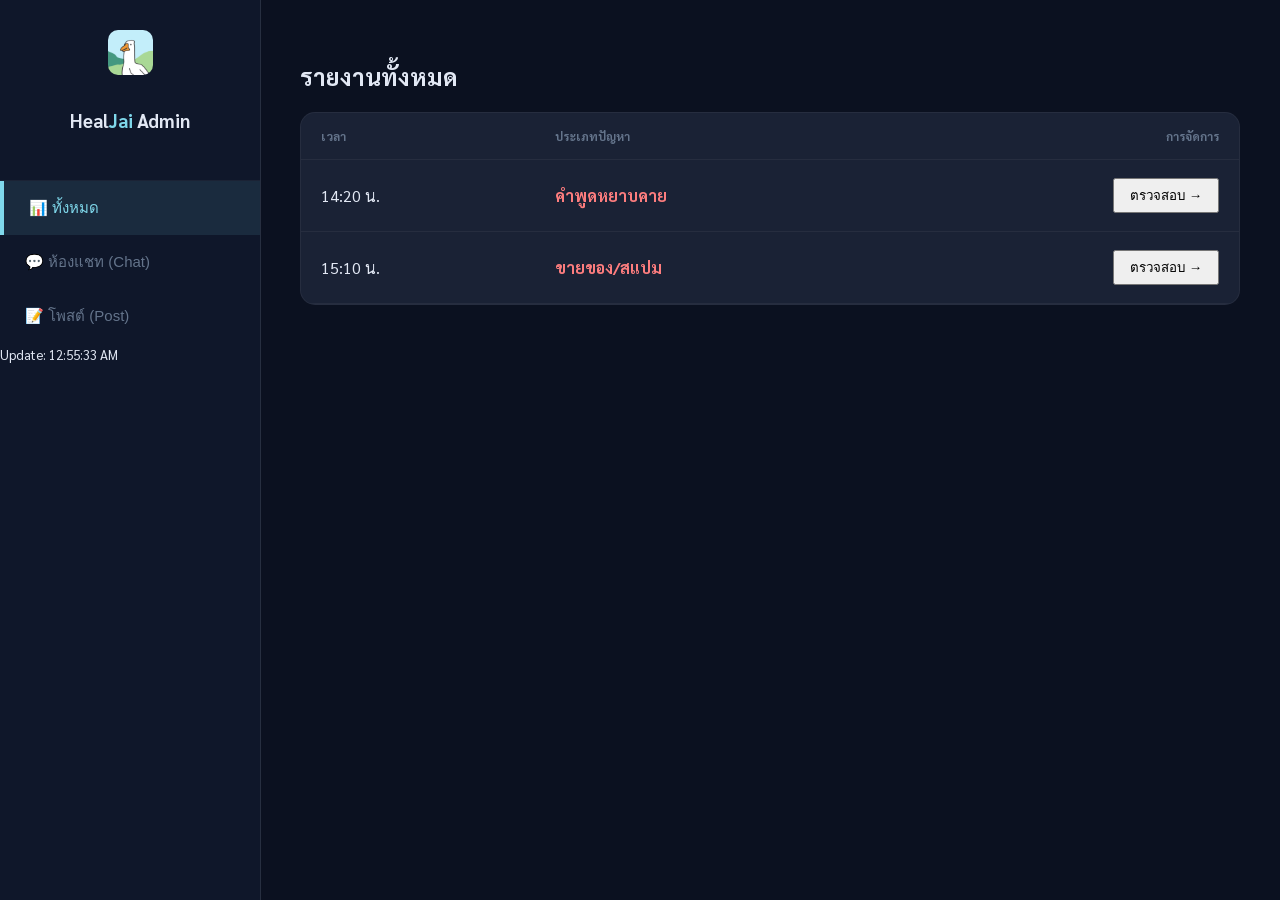
==== commit 7f8d482b: "update dashboard" ====
--- a/dashboard.html
+++ b/dashboard.html
@@ -2,76 +2,54 @@
 <html lang="th">
 <head>
     <meta charset="UTF-8">
-    <meta name="viewport" content="width=device-width, initial-scale=1.0">
-    <title>HealJai — Admin Report Dashboard</title>
-    <link href="https://fonts.googleapis.com/css2?family=Sarabun:wght@300;400;500;600;700&family=IBM+Plex+Mono:wght@400;500&display=swap" rel="stylesheet">
+    <title>HealJai Admin Dashboard</title>
+    <link href="https://fonts.googleapis.com/css2?family=Sarabun:wght@400;700&display=swap" rel="stylesheet">
     <link rel="stylesheet" href="style.css">
 </head>
 <body>
 
-    <header class="topbar">
-        <div class="brand">
-            <div class="logo-wrapper">
-                <img src="../img/app_icon.png" alt="HealJai Logo" class="main-logo">
-            </div>
-            <div class="brand-name">Heal<span>Jai</span> Admin</div>
+    <aside class="sidebar">
+        <div class="logo-box">
+            <img src="../img/app_icon.png" class="main-logo" alt="Logo">
+            <h3>Heal<span>Jai</span> Admin</h3>
         </div>
-        <div class="topbar-right">
-            <div class="live-badge"><span class="live-dot"></span> Live</div>
-            <span id="last-updated">—</span>
-            <button class="btn" onclick="fetchReports()">↻ Refresh</button>
+        <nav>
+            <button onclick="switchPage('all')" id="btn-all" class="menu-btn active">📊 ทั้งหมด</button>
+            <button onclick="switchPage('Chat')" id="btn-Chat" class="menu-btn">💬 ห้องแชท (Chat)</button>
+            <button onclick="switchPage('Post')" id="btn-Post" class="menu-btn">📝 โพสต์ (Post)</button>
+        </nav>
+        <div class="footer">
+            <small id="last-update">Update: --:--</small>
         </div>
-    </header>
+    </aside>
 
-    <div class="wrap">
-        <div class="filters">
-            <div class="search-box">
-                <span style="color:var(--muted)">⌕</span>
-                <input type="text" id="q" placeholder="ค้นหา Report ID..." oninput="renderTable()">
-            </div>
-            <select id="f-feature" onchange="renderTable()">
-                <option value="">ทุกฟีเจอร์</option>
-                <option value="Chat">Chat</option>
-                <option value="Post">Post</option>
-            </select>
-            <select id="f-status" onchange="renderTable()">
-                <option value="">ทุกสถานะ</option>
-                <option value="pending">รอตรวจสอบ</option>
-                <option value="resolved">จัดการแล้ว</option>
-                <option value="dismissed">ยกเลิก</option>
-            </select>
-        </div>
-
-        <div class="table-card">
-            <div class="table-head">
-                <span class="table-title">คิวงานรอดำเนินการ</span>
-                <span class="count-badge" id="row-count">0 รายการ</span>
-            </div>
+    <main class="content">
+        <h2 id="title">รายงานทั้งหมด</h2>
+        <div class="card">
             <table>
                 <thead>
                     <tr>
-                        <th style="width: 150px;">วันที่ / เวลา</th>
-                        <th style="width: 120px;">ฟีเจอร์</th>
+                        <th>เวลา</th>
                         <th>ประเภทปัญหา</th>
                         <th style="text-align: right;">การจัดการ</th>
                     </tr>
                 </thead>
-                <tbody id="tbody"></tbody>
+                <tbody id="table-body"></tbody>
             </table>
+        </div>
+    </main>
+
+    <div id="drawer" class="overlay" onclick="closeDrawer()">
+        <div class="drawer-box" onclick="event.stopPropagation()">
+            <div class="drawer-head">
+                <h3>ตรวจสอบรายละเอียด</h3>
+                <button onclick="closeDrawer()">✕</button>
+            </div>
+            <div id="drawer-content" class="drawer-body"></div>
         </div>
     </div>
 
-    <div class="overlay" id="overlay" onclick="closeDrawer(event)">
-        <div class="drawer" onclick="event.stopPropagation()">
-            <div class="drawer-head">
-                <div style="font-weight:700; font-size:16px">รายละเอียดการรายงาน</div>
-                <button class="close-btn" onclick="closeDrawer()">✕</button>
-            </div>
-            <div class="drawer-body" id="d-body"></div>
-        </div>
-    </div>
-
-    <div id="toast"><span id="t-icon"></span><span id="t-msg"></span></div>
+    <div id="toast">แจ้งเตือนระบบ</div>
 
     <script src="script.js"></script>
 </body>
--- a/style.css
+++ b/style.css
@@ -1,191 +1,47 @@
-*,
-*::before,
-*::after {
-    box-sizing: border-box;
-    margin: 0;
-    padding: 0;
+:root {
+    --bg: #0b1120; --side: #0f172a; --card: #1a2235;
+    --text: #e2e8f4; --muted: #64748b; --accent: #7fd8eb;
+    --red: #fd7d7e; --green: #34d399;
 }
 
-:root {
-    --bg: #0b1120;
-    --surface: #111827;
-    --card: #1a2235;
-    --border: rgba(255, 255, 255, 0.07);
-    --border2: rgba(255, 255, 255, 0.13);
-    --text: #e2e8f4;
-    --muted: #5a6a85;
-    --moon: #7fd8eb;
-    --sun: #fe9526;
-    --red: #fd7d7e;
-    --green: #34d399;
-    --yellow: #fbbf24;
-    --blue: #60a5fa;
-    --font: 'Sarabun', sans-serif;
-    --mono: 'IBM Plex Mono', monospace;
+body { margin: 0; display: flex; font-family: 'Sarabun', sans-serif; background: var(--bg); color: var(--text); }
+
+/* Sidebar */
+.sidebar { width: 260px; background: var(--side); height: 100vh; border-right: 1px solid rgba(255,255,255,0.1); position: fixed; }
+.logo-box { padding: 30px 20px; text-align: center; border-bottom: 1px solid rgba(255,255,255,0.05); }
+.main-logo { width: 45px; height: 45px; object-fit: contain; border-radius: 10px; margin-bottom: 10px; }
+h3 span { color: var(--accent); }
+
+.menu-btn {
+    width: 100%; padding: 15px 25px; background: none; border: none; color: var(--muted);
+    text-align: left; cursor: pointer; font-size: 15px; transition: 0.3s;
 }
+.menu-btn:hover { background: rgba(255,255,255,0.05); color: var(--text); }
+.menu-btn.active { color: var(--accent); background: rgba(127, 216, 235, 0.1); border-left: 4px solid var(--accent); }
 
-body {
-    font-family: var(--font);
-    background: var(--bg);
-    color: var(--text);
-    font-size: 14px;
-    min-height: 100vh;
+/* Main */
+.content { margin-left: 260px; padding: 40px; flex: 1; }
+.card { background: var(--card); border-radius: 15px; overflow: hidden; border: 1px solid rgba(255,255,255,0.05); }
+table { width: 100%; border-collapse: collapse; }
+th { padding: 15px 20px; text-align: left; font-size: 12px; color: var(--muted); border-bottom: 1px solid rgba(255,255,255,0.05); }
+td { padding: 18px 20px; border-bottom: 1px solid rgba(255,255,255,0.05); }
+
+/* Drawer */
+.overlay { position: fixed; inset: 0; background: rgba(0,0,0,0.8); display: none; justify-content: flex-end; z-index: 100; }
+.drawer-box { width: 420px; background: var(--side); height: 100vh; animation: slide 0.3s ease; }
+@keyframes slide { from { transform: translateX(100%); } to { transform: translateX(0); } }
+.drawer-head { padding: 20px; border-bottom: 1px solid rgba(255,255,255,0.1); display: flex; justify-content: space-between; }
+.drawer-body { padding: 25px; }
+.info-box { background: rgba(255,255,255,0.03); padding: 15px; border-radius: 10px; margin-bottom: 15px; border: 1px solid rgba(255,255,255,0.05); }
+
+/* Buttons */
+.btn-action { width: 100%; padding: 12px; border-radius: 8px; border: none; cursor: pointer; font-weight: bold; margin-bottom: 10px; }
+.btn-green { background: var(--green); color: #052e16; }
+.btn-outline { background: transparent; border: 1px solid var(--muted); color: var(--muted); }
+
+/* Toast */
+#toast {
+    position: fixed; bottom: -100px; right: 30px; background: var(--card); padding: 15px 25px;
+    border-radius: 10px; border: 1px solid var(--accent); transition: 0.4s;
 }
-
-/* ── Topbar ── */
-.topbar {
-    position: sticky;
-    top: 0;
-    z-index: 50;
-    background: var(--surface);
-    border-bottom: 1px solid var(--border);
-    padding: 0 28px;
-    height: 56px;
-    display: flex;
-    align-items: center;
-    justify-content: space-between;
-}
-
-.brand {
-    display: flex;
-    align-items: center;
-    gap: 12px;
-}
-
-.logo-wrapper {
-    display: flex;
-    align-items: center;
-    justify-content: center;
-}
-
-.main-logo {
-    height: 38px;
-    width: auto;
-    object-fit: contain;
-    display: block;
-}
-
-.brand-name {
-    font-size: 15px;
-    font-weight: 700;
-    letter-spacing: -0.3px;
-}
-
-.brand-name span { color: var(--moon); }
-
-.topbar-right {
-    display: flex;
-    align-items: center;
-    gap: 12px;
-}
-
-.live-badge {
-    display: flex;
-    align-items: center;
-    gap: 6px;
-    font-size: 11px;
-    color: var(--green);
-    padding: 4px 10px;
-    border-radius: 20px;
-    background: rgba(52, 211, 153, 0.1);
-    border: 1px solid rgba(52, 211, 153, 0.2);
-}
-
-.live-dot {
-    width: 6px;
-    height: 6px;
-    border-radius: 50%;
-    background: var(--green);
-    animation: pulse 2s infinite;
-}
-
-@keyframes pulse {
-    0%, 100% { opacity: 1 }
-    50% { opacity: 0.3 }
-}
-
-.btn {
-    padding: 7px 16px;
-    border-radius: 8px;
-    border: 1px solid var(--border2);
-    background: transparent;
-    color: var(--text);
-    font-family: var(--font);
-    font-size: 13px;
-    cursor: pointer;
-    transition: background .15s;
-}
-
-.btn:hover { background: var(--card); }
-
-.wrap {
-    max-width: 1000px;
-    margin: 0 auto;
-    padding: 24px 28px;
-}
-
-.filters {
-    display: flex;
-    align-items: center;
-    gap: 10px;
-    margin-bottom: 16px;
-    flex-wrap: wrap;
-}
-
-.search-box {
-    display: flex;
-    align-items: center;
-    gap: 8px;
-    background: var(--card);
-    border: 1px solid var(--border2);
-    border-radius: 8px;
-    padding: 7px 12px;
-    flex: 1;
-    min-width: 200px;
-    max-width: 280px;
-}
-
-.search-box input {
-    background: none; border: none; outline: none; color: var(--text); font-family: var(--font); font-size: 13px; width: 100%;
-}
-
-select {
-    background: var(--card); border: 1px solid var(--border2); border-radius: 8px; padding: 7px 12px; color: var(--text); font-family: var(--font); font-size: 13px; outline: none; cursor: pointer;
-}
-
-.table-card { background: var(--card); border: 1px solid var(--border); border-radius: 14px; overflow: hidden; }
-.table-head { display: flex; align-items: center; justify-content: space-between; padding: 14px 20px; border-bottom: 1px solid var(--border); }
-.table-title { font-size: 13px; font-weight: 600; }
-.count-badge { font-size: 11px; padding: 2px 9px; border-radius: 20px; background: rgba(127, 216, 235, 0.15); color: var(--moon); font-family: var(--mono); }
-
-table { width: 100%; border-collapse: collapse; }
-thead tr { background: rgba(255, 255, 255, 0.02); }
-th { text-align: left; padding: 12px 16px; font-size: 11px; color: var(--muted); text-transform: uppercase; border-bottom: 1px solid var(--border); }
-td { padding: 14px 16px; border-bottom: 1px solid var(--border); font-size: 13px; vertical-align: middle; }
-tbody tr:hover { background: rgba(255, 255, 255, 0.02); }
-
-.badge { display: inline-flex; align-items: center; padding: 3px 9px; border-radius: 20px; font-size: 11px; font-weight: 600; white-space: nowrap; }
-.b-red { background: rgba(253, 125, 126, 0.15); color: #fd7d7e; }
-.b-blue { background: rgba(96, 165, 250, 0.15); color: #60a5fa; }
-.b-green { background: rgba(52, 211, 153, 0.15); color: #34d399; }
-.b-gray { background: rgba(100, 116, 139, 0.2); color: #94a3b8; }
-.b-purple { background: rgba(167, 139, 250, 0.15); color: #a78bfa; }
-.b-yellow { background: rgba(251, 191, 36, 0.15); color: #fbbf24; }
-
-.overlay { position: fixed; inset: 0; background: rgba(0, 0, 0, 0.55); display: none; justify-content: flex-end; z-index: 100; }
-.overlay.open { display: flex; }
-.drawer { width: 420px; max-width: 96vw; background: var(--surface); border-left: 1px solid var(--border2); display: flex; flex-direction: column; animation: slideIn .2s ease; }
-
-@keyframes slideIn { from { transform: translateX(40px); opacity: 0; } to { transform: translateX(0); opacity: 1; } }
-
-.drawer-head { padding: 20px 22px; border-bottom: 1px solid var(--border); display: flex; align-items: center; justify-content: space-between; }
-.drawer-body { flex: 1; overflow-y: auto; padding: 24px; }
-.close-btn { width: 28px; height: 28px; border-radius: 7px; background: var(--card); border: none; color: var(--muted); cursor: pointer; }
-
-.detail-field { margin-bottom: 20px; }
-.detail-label { font-size: 11px; color: var(--muted); text-transform: uppercase; margin-bottom: 6px; letter-spacing: 0.5px; }
-.detail-val { font-size: 14px; color: var(--text); line-height: 1.6; }
-.id-badge { font-family: var(--mono); font-size: 12px; background: rgba(255,255,255,0.05); padding: 4px 8px; border-radius: 4px; color: var(--moon); }
-
-#toast { position: fixed; bottom: 24px; right: 24px; z-index: 999; background: var(--card); border: 1px solid var(--border2); border-radius: 10px; padding: 12px 18px; font-size: 13px; display: flex; align-items: center; gap: 8px; transform: translateY(60px); opacity: 0; transition: all .25s; pointer-events: none; }
-#toast.show { transform: translateY(0); opacity: 1; }+#toast.show { bottom: 30px; }
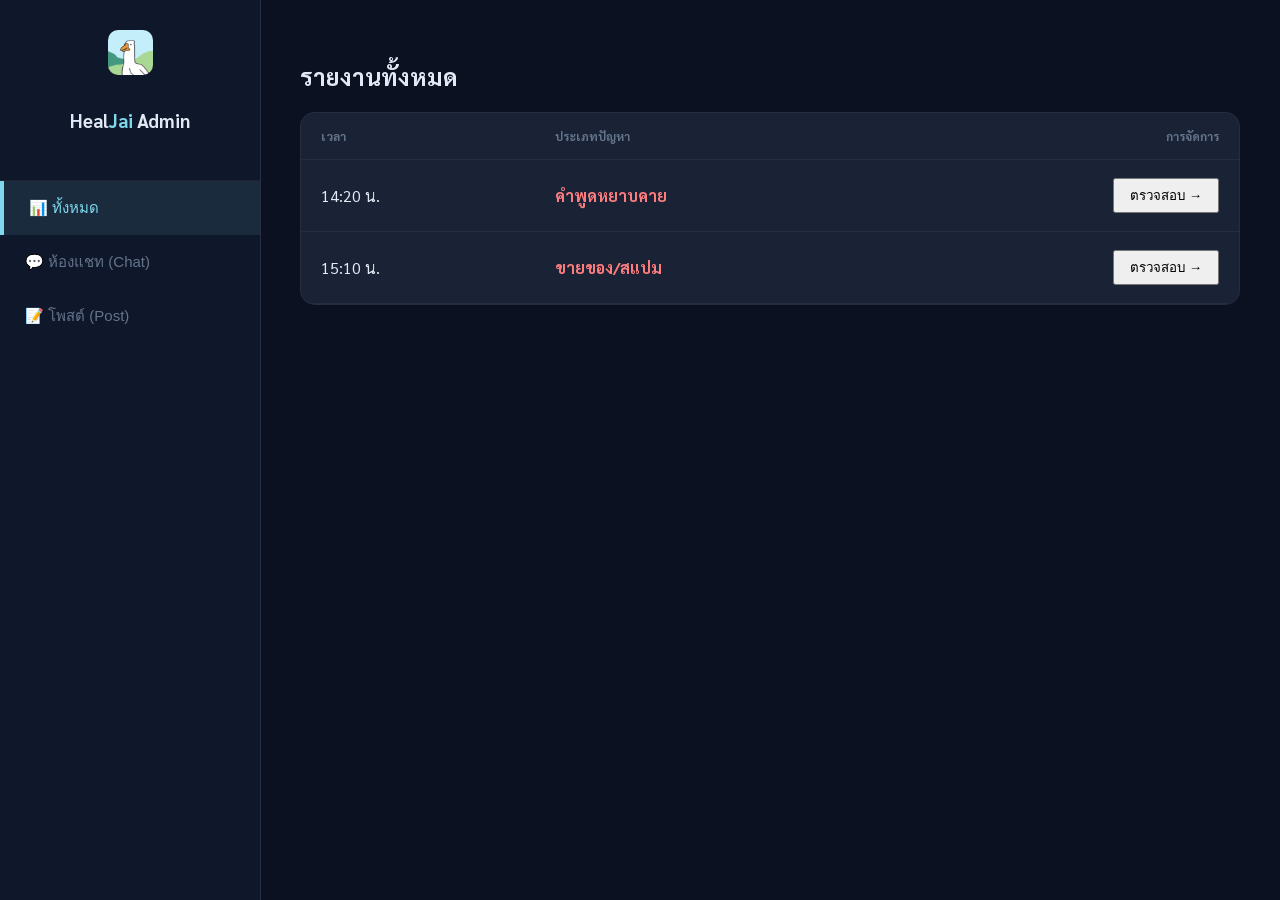
==== commit 8862c7c4: "fix" ====
--- a/dashboard.html
+++ b/dashboard.html
@@ -18,9 +18,6 @@
             <button onclick="switchPage('Chat')" id="btn-Chat" class="menu-btn">💬 ห้องแชท (Chat)</button>
             <button onclick="switchPage('Post')" id="btn-Post" class="menu-btn">📝 โพสต์ (Post)</button>
         </nav>
-        <div class="footer">
-            <small id="last-update">Update: --:--</small>
-        </div>
     </aside>
 
     <main class="content">
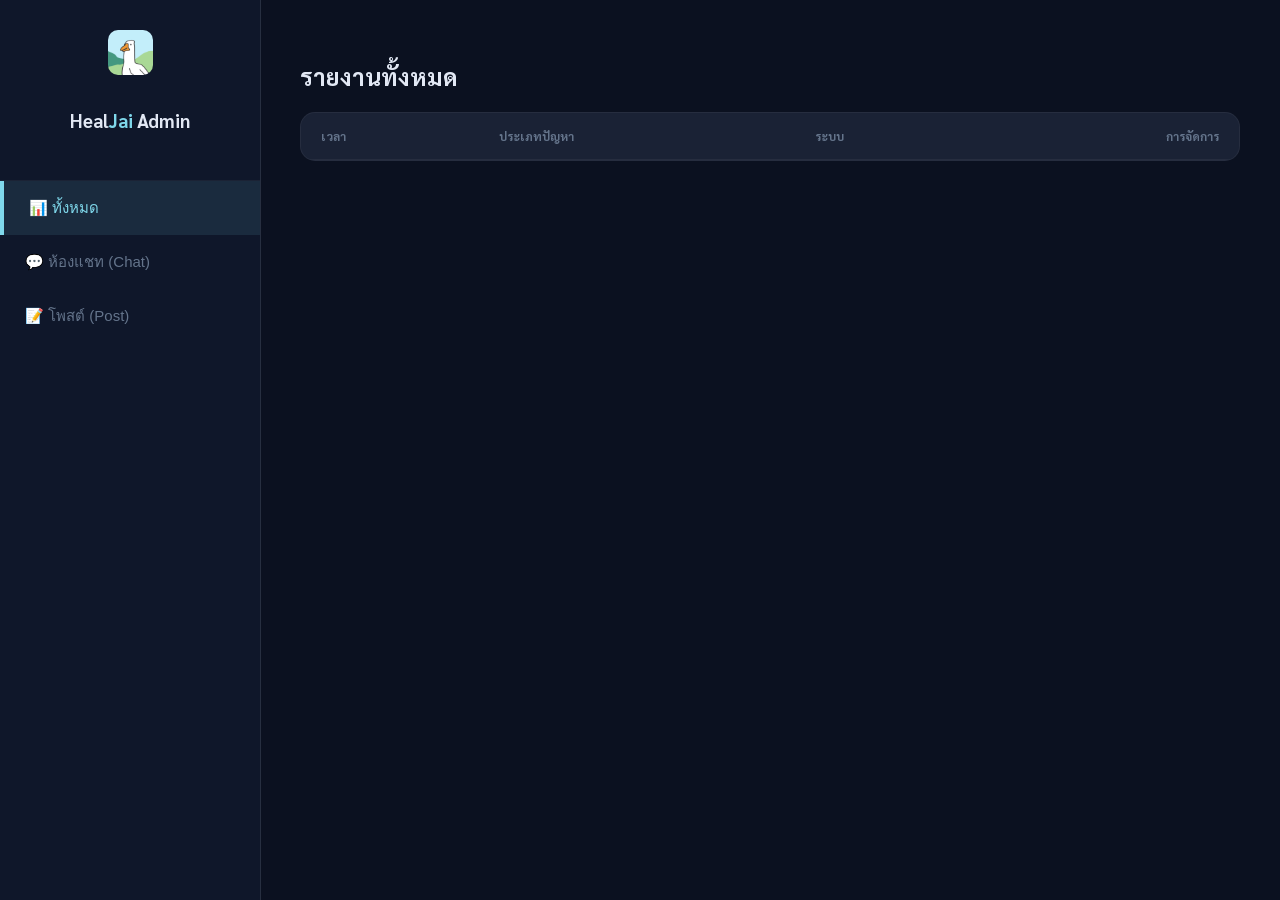
==== commit 5e0945c3: "call api report" ====
--- a/dashboard.html
+++ b/dashboard.html
@@ -28,6 +28,7 @@
                     <tr>
                         <th>เวลา</th>
                         <th>ประเภทปัญหา</th>
+                        <th>ระบบ</th>
                         <th style="text-align: right;">การจัดการ</th>
                     </tr>
                 </thead>
